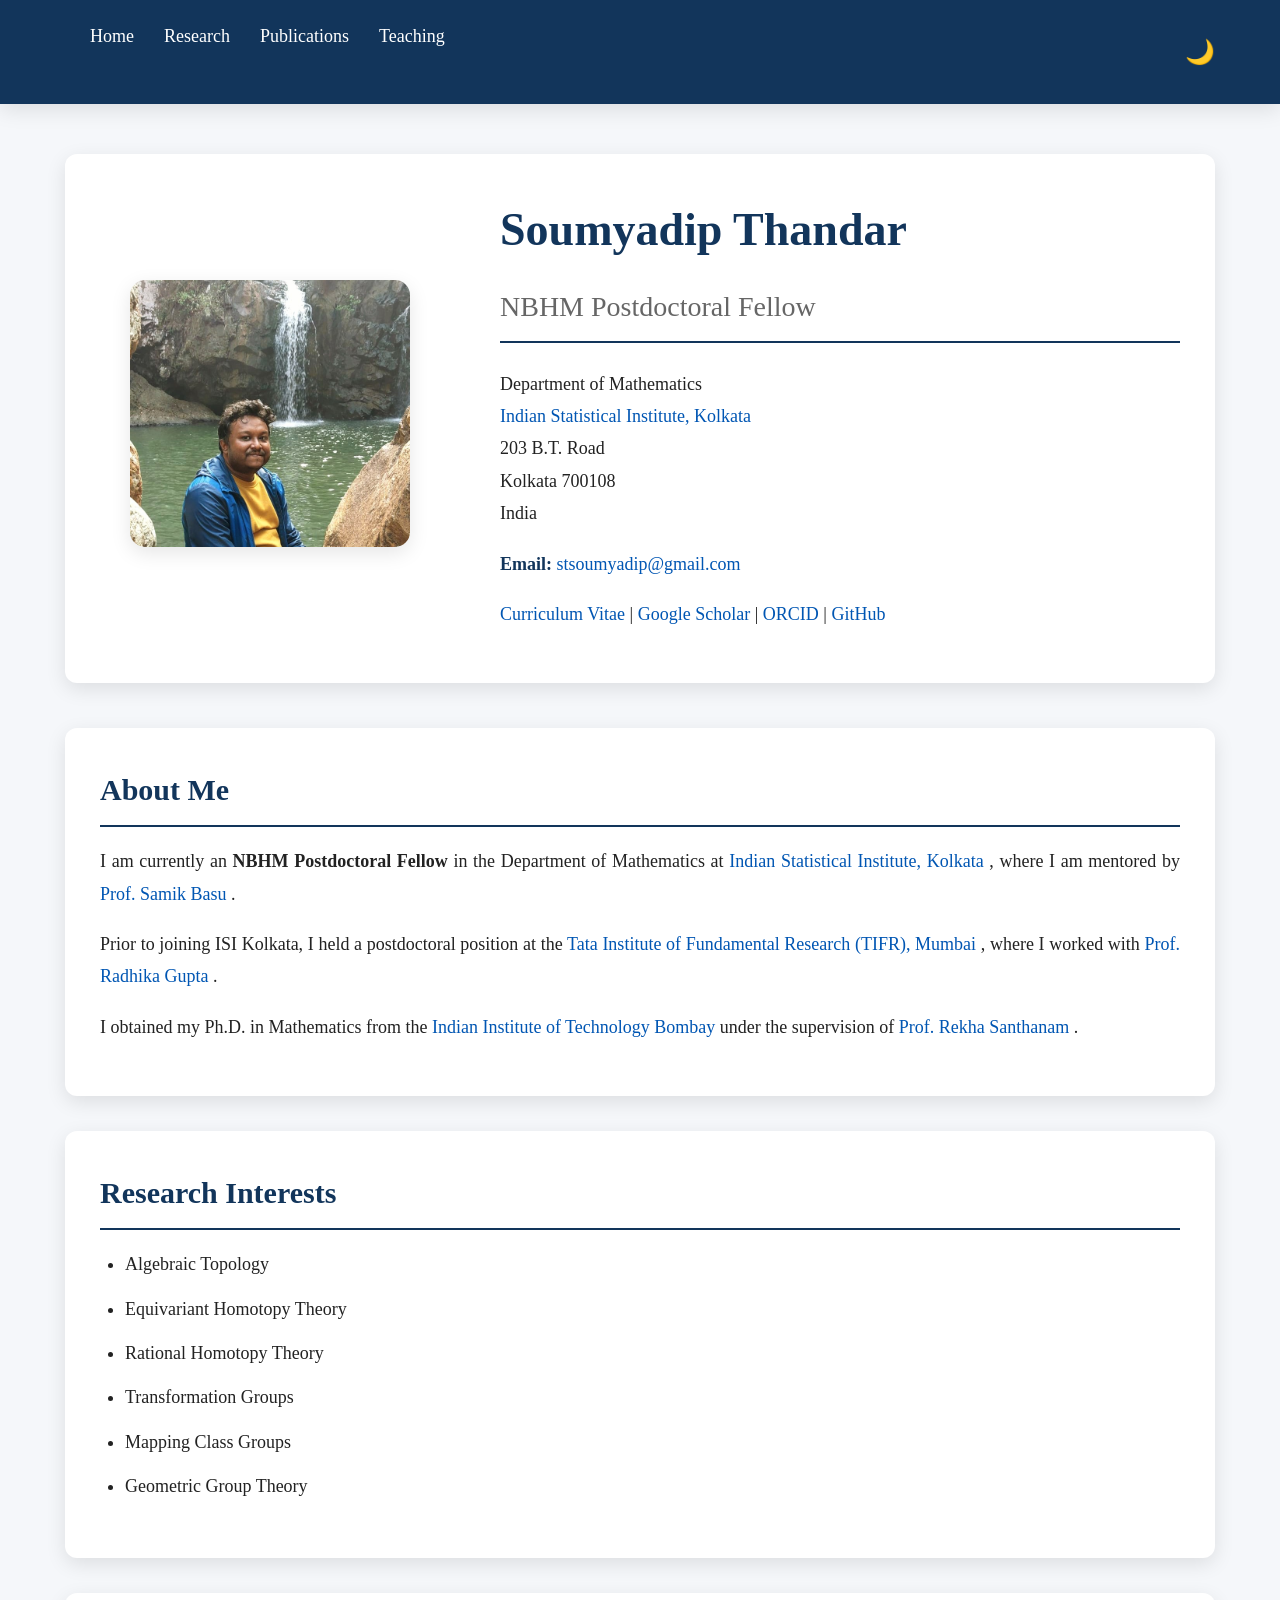
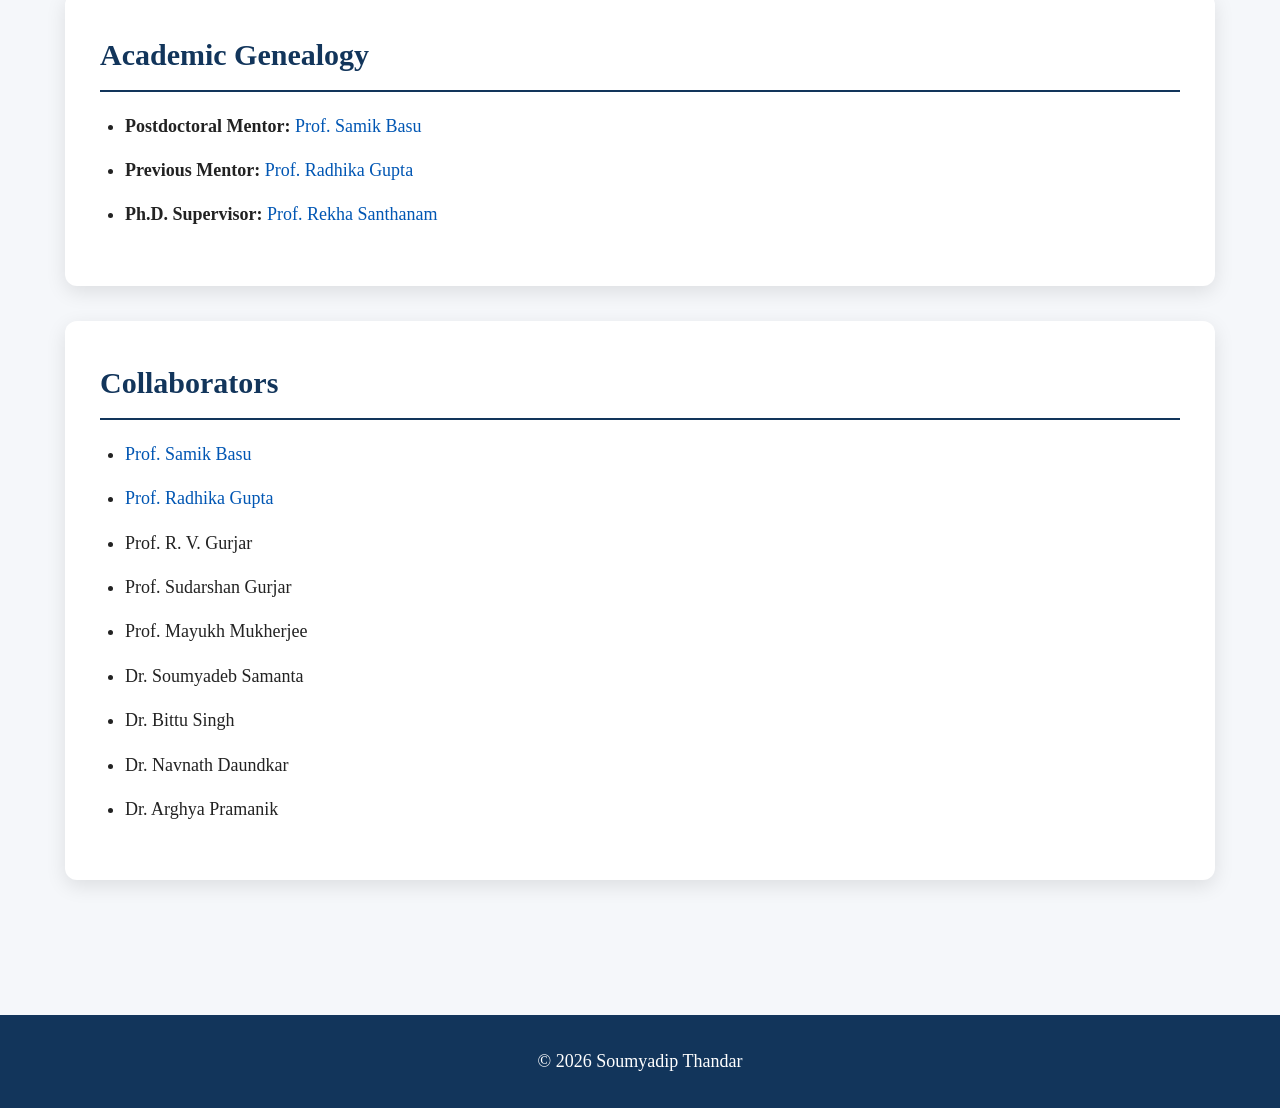
==== index.html @ 90c2ef1e "Update index.html" ====
<!DOCTYPE html>
<html lang="en">

<head>

<meta charset="UTF-8">
<meta name="viewport" content="width=device-width, initial-scale=1.0">

<title>Soumyadip Thandar</title>

<link rel="stylesheet" href="style.css">

</head>

<body>

<header>

<div class="container">

<nav>

<ul>

<li><a href="index.html">Home</a></li>
<li><a href="research.html">Research</a></li>
<li><a href="publications.html">Publications</a></li>
<li><a href="teaching.html">Teaching</a></li>

</ul>
   <!-- ⭐ ADD THIS BUTTON HERE -->
      <button id="theme-toggle">🌙</button>
</nav>

</div>

</header>

<main>

<div class="container">

<section class="hero">

<div class="profile-image">

<img src="profile.jpeg" alt="Soumyadip Thandar">

</div>

<div class="profile-info">

<h1>Soumyadip Thandar</h1>

<h2>NBHM Postdoctoral Fellow</h2>

<p>

Department of Mathematics<br>

<a href="https://www.isical.ac.in" target="_blank">
Indian Statistical Institute, Kolkata
</a><br>

203 B.T. Road<br>

Kolkata 700108<br>

India

</p>

<p>

<strong>Email:</strong>
<a href="mailto:stsoumyadip@gmail.com">
stsoumyadip@gmail.com
</a>

</p>

<p>

<a href="#">Curriculum Vitae</a> |

<a href="#">Google Scholar</a> |

<a href="#">ORCID</a> |

<a href="https://github.com/stsoumyadip-1992math" target="_blank">
GitHub
</a>

</p>

</div>

</section>

<section>

<h2>About Me</h2>

<p>

I am currently an <strong>NBHM Postdoctoral Fellow</strong> in the
Department of Mathematics at
<a href="https://www.isical.ac.in" target="_blank">
Indian Statistical Institute, Kolkata
</a>,
where I am mentored by
<a href="https://isi.irins.org/profile/111494" target="_blank">
Prof. Samik Basu
</a>.

</p>

<p>

Prior to joining ISI Kolkata, I held a postdoctoral position at the
<a href="https://www.tifr.res.in" target="_blank">
Tata Institute of Fundamental Research (TIFR), Mumbai
</a>,
where I worked with
<a href="https://sites.google.com/view/radhikag" target="_blank">
Prof. Radhika Gupta
</a>.

</p>

<p>

I obtained my Ph.D. in Mathematics from the
<a href="https://www.iitb.ac.in" target="_blank">
Indian Institute of Technology Bombay
</a>
under the supervision of
<a href="https://scholar.google.com/citations?user=WRpLYnQAAAAJ&hl=en" target="_blank">
Prof. Rekha Santhanam
</a>.

</p>

</section>

<section>

<h2>Research Interests</h2>

<ul>

<li>Algebraic Topology</li>

<li>Equivariant Homotopy Theory</li>

<li>Rational Homotopy Theory</li>

<li>Transformation Groups</li>

<li>Mapping Class Groups</li>

<li>Geometric Group Theory</li>

</ul>

</section>

<section>

<h2>Academic Genealogy</h2>

<ul>

<li>
<strong>Postdoctoral Mentor:</strong>
<a href="https://isi.irins.org/profile/111494" target="_blank">
Prof. Samik Basu
</a>
</li>

<li>
<strong>Previous Mentor:</strong>
<a href="https://sites.google.com/view/radhikag" target="_blank">
Prof. Radhika Gupta
</a>
</li>

<li>
<strong>Ph.D. Supervisor:</strong>
<a href="https://scholar.google.com/citations?user=WRpLYnQAAAAJ&hl=en" target="_blank">
Prof. Rekha Santhanam
</a>
</li>

</ul>

</section>

<section>

<h2>Collaborators</h2>

<ul>

<li><a href="https://isi.irins.org/profile/111494" target="_blank">Prof. Samik Basu</a></li>

<li><a href="https://sites.google.com/view/radhikag" target="_blank">Prof. Radhika Gupta</a></li>

<li>Prof. R. V. Gurjar</li>

<li>Prof. Sudarshan Gurjar</li>

<li>Prof. Mayukh Mukherjee</li>

<li>Dr. Soumyadeb Samanta</li>

<li>Dr. Bittu Singh</li>

<li>Dr. Navnath Daundkar</li>

<li>Dr. Arghya Pramanik</li>

</ul>

</section>

</div>

</main>

<footer>

<div class="container">

<p>

&copy; 2026 Soumyadip Thandar

</p>

</div>

</footer>
  
<script src="theme.js"></script>
  
</body>

</html>
---- style.css ----
/* =========================================================
   Soumyadip Thandar Academic Website
   Part 1
   ========================================================= */

/* ===========================
   CSS VARIABLES
   =========================== */

:root{

    --primary:#12355B;
    --secondary:#0056b3;
    --accent:#ffd166;

    --background:#f5f7fa;
    --surface:#ffffff;

    --text:#222222;
    --text-light:#666666;

    --border:#dddddd;

    --shadow:0 6px 20px rgba(0,0,0,.10);

    --transition:.3s ease;

}

.dark{

    --primary:#0f172a;
    --secondary:#60a5fa;
    --accent:#facc15;

    --background:#111827;
    --surface:#1f2937;

    --text:#f3f4f6;
    --text-light:#d1d5db;

    --border:#374151;

    --shadow:0 8px 25px rgba(0,0,0,.45);

}

/* ===========================
   RESET
   =========================== */

*{

    margin:0;
    padding:0;
    box-sizing:border-box;

}

html{

    scroll-behavior:smooth;

}

body{

    background:var(--background);

    color:var(--text);

    font-family:Georgia,"Times New Roman",serif;

    font-size:18px;

    line-height:1.8;

    transition:background var(--transition),
               color var(--transition);

}

/* ===========================
   CONTAINER
   =========================== */

.container{

    width:90%;

    max-width:1150px;

    margin:auto;

}

/* ===========================
   LINKS
   =========================== */

a{

    color:var(--secondary);

    text-decoration:none;

    transition:var(--transition);

}

a:hover{

    color:#d62828;

    text-decoration:underline;

}

/* ===========================
   HEADER
   =========================== */

header{

    background:var(--primary);

    position:sticky;

    top:0;

    z-index:1000;

    box-shadow:var(--shadow);

}

/* ===========================
   NAVIGATION
   =========================== */

nav{

    display:flex;

    justify-content:space-between;

    align-items:center;

    min-height:70px;

}

nav ul{

    display:flex;

    list-style:none;

}

nav li{

    margin-right:30px;

}

nav li:last-child{

    margin-right:0;

}

nav a{

    color:white;

    font-size:18px;

    padding:20px 0;

    display:block;

    transition:var(--transition);

}

nav a:hover{

    color:var(--accent);

    text-decoration:none;

}

nav a.active{

    color:var(--accent);

    font-weight:bold;

}

/* ===========================
   THEME BUTTON
   =========================== */

#theme-toggle{

    background:none;

    border:none;

    color:white;

    cursor:pointer;

    font-size:24px;

    transition:var(--transition);

}

#theme-toggle:hover{

    transform:scale(1.15);

}

/* ===========================
   MAIN
   =========================== */

main{

    padding:50px 0;

}

/* ===========================
   HERO
   =========================== */

.hero{

    display:flex;

    gap:60px;

    align-items:center;

    margin-bottom:45px;

}

.profile-image{

    flex:1;

    text-align:center;

}

.profile-image img{

    width:280px;

    border-radius:15px;

    box-shadow:var(--shadow);

    transition:var(--transition);

}

.profile-image img:hover{

    transform:scale(1.03);

}

.profile-info{

    flex:2;

}

.profile-info h1{

    color:var(--primary);

    font-size:46px;

    margin-bottom:10px;

}

.profile-info h2{

    color:var(--text-light);

    font-size:28px;

    font-weight:normal;

    margin-bottom:25px;

}

.profile-info p{

    margin-bottom:18px;

}

/* ===========================
   CONTACT LINKS
   =========================== */

.profile-info strong{

    color:var(--primary);

} 
/* =========================================================
   Soumyadip Thandar Academic Website
   Part 2
   ========================================================= */

/* ===========================
   SECTIONS
   =========================== */

section{

    background:var(--surface);

    padding:35px;

    margin-bottom:35px;

    border-radius:12px;

    box-shadow:var(--shadow);

    transition:var(--transition);

}

section:hover{

    transform:translateY(-3px);

}

section h1{

    color:var(--primary);

    margin-bottom:20px;

    font-size:36px;

}

section h2{

    color:var(--primary);

    font-size:30px;

    margin-bottom:18px;

    border-bottom:2px solid var(--primary);

    padding-bottom:8px;

}

section h3{

    color:var(--primary);

    margin-top:18px;

    margin-bottom:10px;

    font-size:24px;

}

section p{

    text-align:justify;

    margin-bottom:18px;

}

/* ===========================
   LISTS
   =========================== */

ul{

    margin-left:25px;

    margin-bottom:20px;

}

ol{

    margin-left:30px;

    margin-bottom:20px;

}

li{

    margin-bottom:12px;

}

/* ===========================
   PUBLICATIONS
   =========================== */

.publication{

    margin-bottom:35px;

    padding-bottom:25px;

    border-bottom:1px solid var(--border);

}

.publication:last-child{

    border-bottom:none;

}

.publication-title{

    font-weight:bold;

    font-size:21px;

    color:var(--primary);

}

.publication-authors{

    margin-top:6px;

    color:var(--text);

}

.publication-journal{

    margin-top:5px;

    font-style:italic;

    color:var(--text-light);

}

.publication-links{

    margin-top:10px;

}

.publication-links a{

    display:inline-block;

    margin-right:12px;

    padding:6px 14px;

    border-radius:6px;

    background:var(--primary);

    color:white;

    font-size:15px;

}

.publication-links a:hover{

    background:var(--secondary);

    text-decoration:none;

}

/* ===========================
   TEACHING
   =========================== */

.course{

    background:rgba(0,0,0,.02);

    padding:20px;

    margin-bottom:20px;

    border-left:5px solid var(--primary);

    border-radius:8px;

}

.dark .course{

    background:rgba(255,255,255,.05);

}

.course h3{

    margin-top:0;

}

.course ul{

    margin-top:10px;

}

.course li{

    margin-bottom:8px;

}

/* ===========================
   RESEARCH AREAS
   =========================== */

.research-list{

    display:grid;

    grid-template-columns:repeat(auto-fit,minmax(250px,1fr));

    gap:18px;

}

.research-item{

    background:var(--surface);

    padding:20px;

    border-radius:10px;

    box-shadow:var(--shadow);

    text-align:center;

    transition:var(--transition);

}

.research-item:hover{

    transform:translateY(-5px);

}

/* ===========================
   TABLES
   =========================== */

table{

    width:100%;

    border-collapse:collapse;

    margin-top:20px;

    margin-bottom:30px;

}

th{

    background:var(--primary);

    color:white;

    padding:14px;

    text-align:left;

}

td{

    padding:14px;

    border:1px solid var(--border);

}

tr:nth-child(even){

    background:rgba(0,0,0,.03);

}

.dark tr:nth-child(even){

    background:rgba(255,255,255,.04);

}

/* ===========================
   BUTTONS
   =========================== */

.button{

    display:inline-block;

    background:var(--primary);

    color:white;

    padding:10px 20px;

    border-radius:8px;

    transition:var(--transition);

}

.button:hover{

    background:var(--secondary);

    text-decoration:none;

}

/* ===========================
   BLOCKQUOTE
   =========================== */

blockquote{

    border-left:5px solid var(--primary);

    padding-left:20px;

    margin:25px 0;

    font-style:italic;

    color:var(--text-light);

}

/* ===========================
   CODE
   =========================== */

code{

    background:#eeeeee;

    padding:2px 5px;

    border-radius:4px;

    font-size:16px;

}

.dark code{

    background:#374151;

}

/* ===========================
   HORIZONTAL RULE
   =========================== */

hr{

    border:none;

    border-top:1px solid var(--border);

    margin:40px 0;

}

/* ===========================
   IMAGES
   =========================== */

img{

    max-width:100%;

    height:auto;

} 
/* =========================================================
   Soumyadip Thandar Academic Website
   Part 3
   ========================================================= */

/* ===========================
   FOOTER
   =========================== */

footer{

    background:var(--primary);

    color:white;

    text-align:center;

    padding:30px 0;

    margin-top:50px;

}

footer p{

    margin:0;

    text-align:center;

}

/* ===========================
   FORM ELEMENTS
   =========================== */

input,
textarea,
select{

    width:100%;

    padding:12px;

    border:1px solid var(--border);

    border-radius:6px;

    background:var(--surface);

    color:var(--text);

    font-family:inherit;

    font-size:17px;

    transition:var(--transition);

}

input:focus,
textarea:focus,
select:focus{

    outline:none;

    border-color:var(--secondary);

}

/* ===========================
   SMALL TEXT
   =========================== */

small{

    color:var(--text-light);

}

/* ===========================
   BADGES
   =========================== */

.badge{

    display:inline-block;

    background:var(--primary);

    color:white;

    padding:4px 10px;

    border-radius:15px;

    font-size:14px;

    margin-right:8px;

}

/* ===========================
   CARDS
   =========================== */

.card{

    background:var(--surface);

    border-radius:12px;

    padding:25px;

    margin-bottom:25px;

    box-shadow:var(--shadow);

    transition:var(--transition);

}

.card:hover{

    transform:translateY(-4px);

}

/* ===========================
   FLEX UTILITIES
   =========================== */

.flex{

    display:flex;

    gap:20px;

}

.flex-center{

    display:flex;

    justify-content:center;

    align-items:center;

}

/* ===========================
   TEXT UTILITIES
   =========================== */

.text-center{

    text-align:center;

}

.text-right{

    text-align:right;

}

.text-left{

    text-align:left;

}

/* ===========================
   SPACING UTILITIES
   =========================== */

.mt-1{margin-top:10px;}
.mt-2{margin-top:20px;}
.mt-3{margin-top:30px;}
.mt-4{margin-top:40px;}

.mb-1{margin-bottom:10px;}
.mb-2{margin-bottom:20px;}
.mb-3{margin-bottom:30px;}
.mb-4{margin-bottom:40px;}

/* ===========================
   ANIMATIONS
   =========================== */

.fade-in{

    animation:fadeIn .8s ease;

}

@keyframes fadeIn{

    from{

        opacity:0;

        transform:translateY(15px);

    }

    to{

        opacity:1;

        transform:translateY(0);

    }

}

/* ===========================
   SELECTION
   =========================== */

::selection{

    background:var(--accent);

    color:black;

}

/* ===========================
   SCROLLBAR
   =========================== */

::-webkit-scrollbar{

    width:10px;

}

::-webkit-scrollbar-track{

    background:var(--background);

}

::-webkit-scrollbar-thumb{

    background:var(--primary);

    border-radius:10px;

}

::-webkit-scrollbar-thumb:hover{

    background:var(--secondary);

}

/* ===========================
   RESPONSIVE DESIGN
   =========================== */

@media (max-width:1000px){

.hero{

    flex-direction:column;

    text-align:center;

}

.profile-info{

    text-align:center;

}

.profile-info h1{

    font-size:38px;

}

.profile-info h2{

    font-size:24px;

}

nav{

    flex-direction:column;

    padding:15px 0;

}

nav ul{

    flex-direction:column;

    align-items:center;

}

nav li{

    margin:10px 0;

}

#theme-toggle{

    margin-top:15px;

}

.research-list{

    grid-template-columns:1fr;

}

.flex{

    flex-direction:column;

}

}

@media (max-width:700px){

.container{

    width:95%;

}

body{

    font-size:17px;

}

section{

    padding:25px;

}

.profile-image img{

    width:220px;

}

.profile-info h1{

    font-size:30px;

}

.profile-info h2{

    font-size:20px;

}

section h2{

    font-size:26px;

}

section h3{

    font-size:21px;

}

}

/* ===========================
   PRINT
   =========================== */

@media print{

header,
footer,
#theme-toggle{

    display:none;

}

body{

    background:white;

    color:black;

}

section{

    box-shadow:none;

    border:none;

}

a{

    color:black;

    text-decoration:none;

}

}

/* ===========================
   END OF FILE
   =========================== */
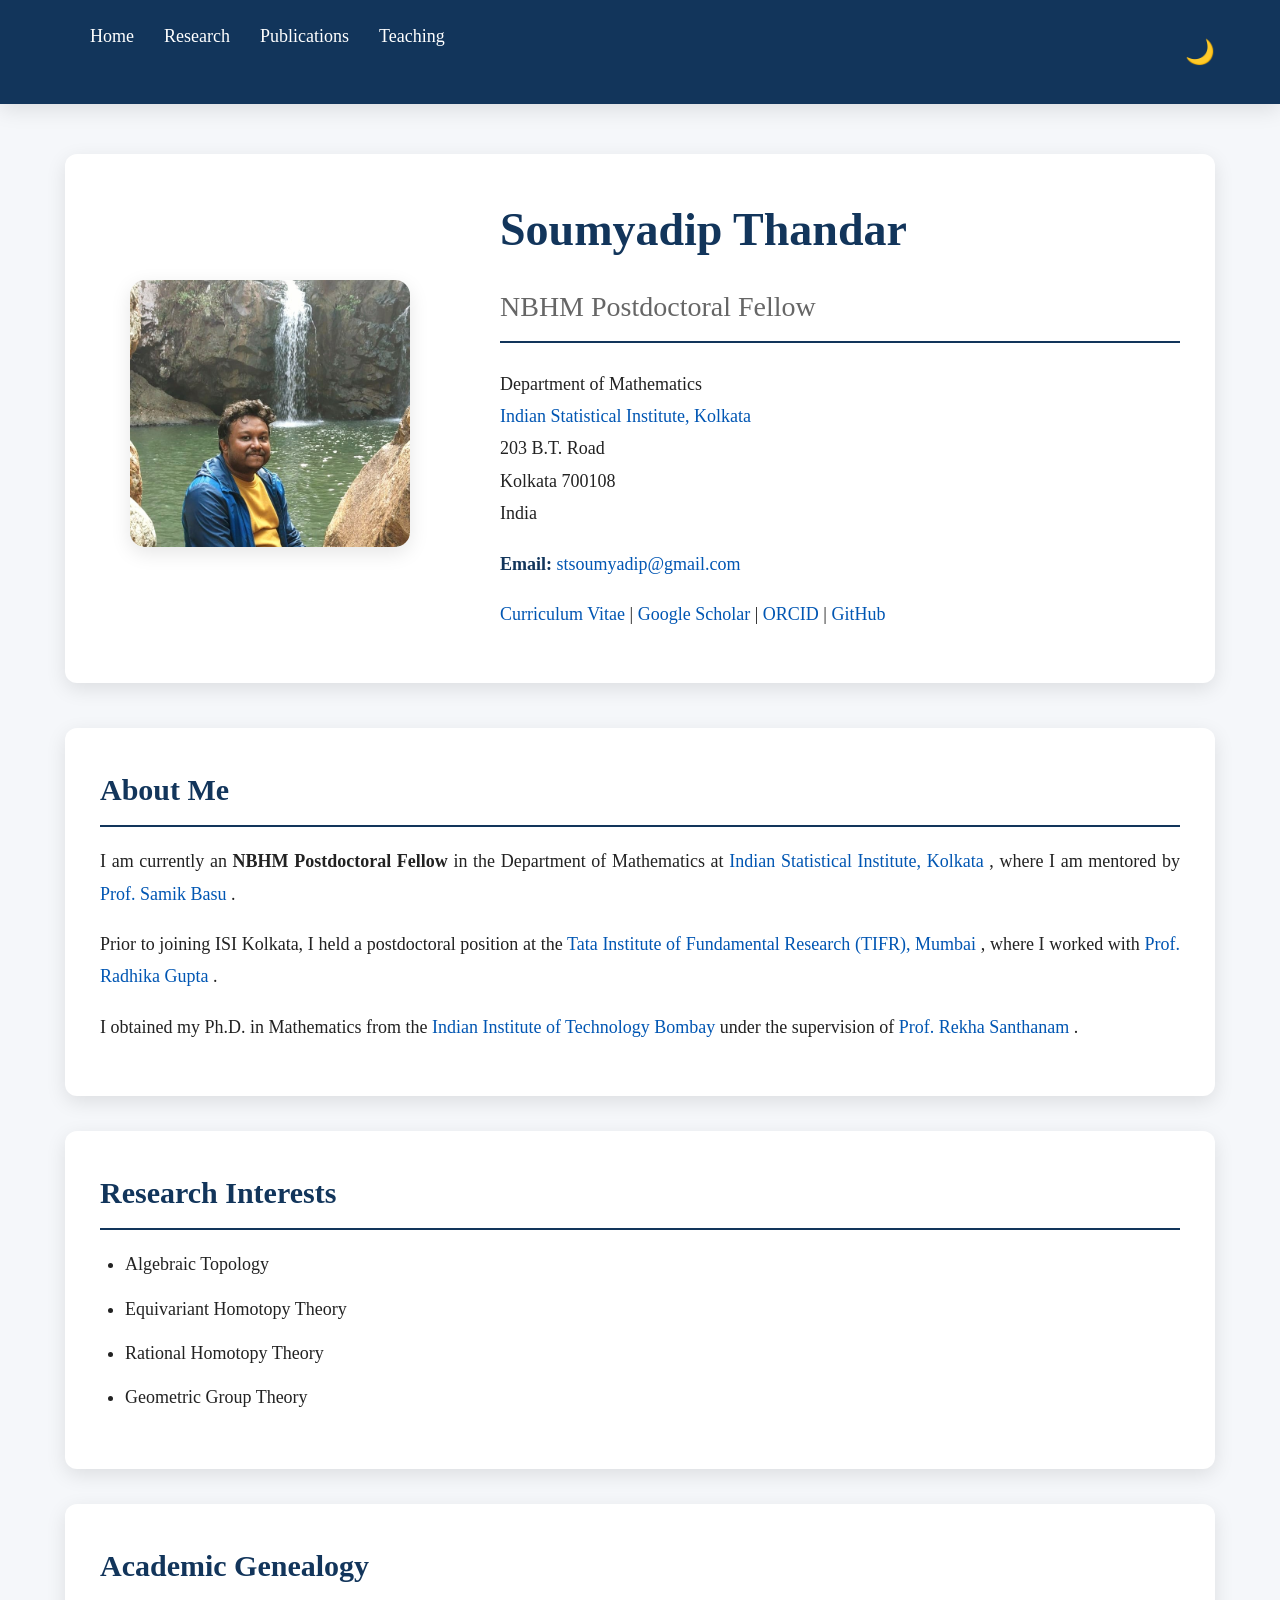
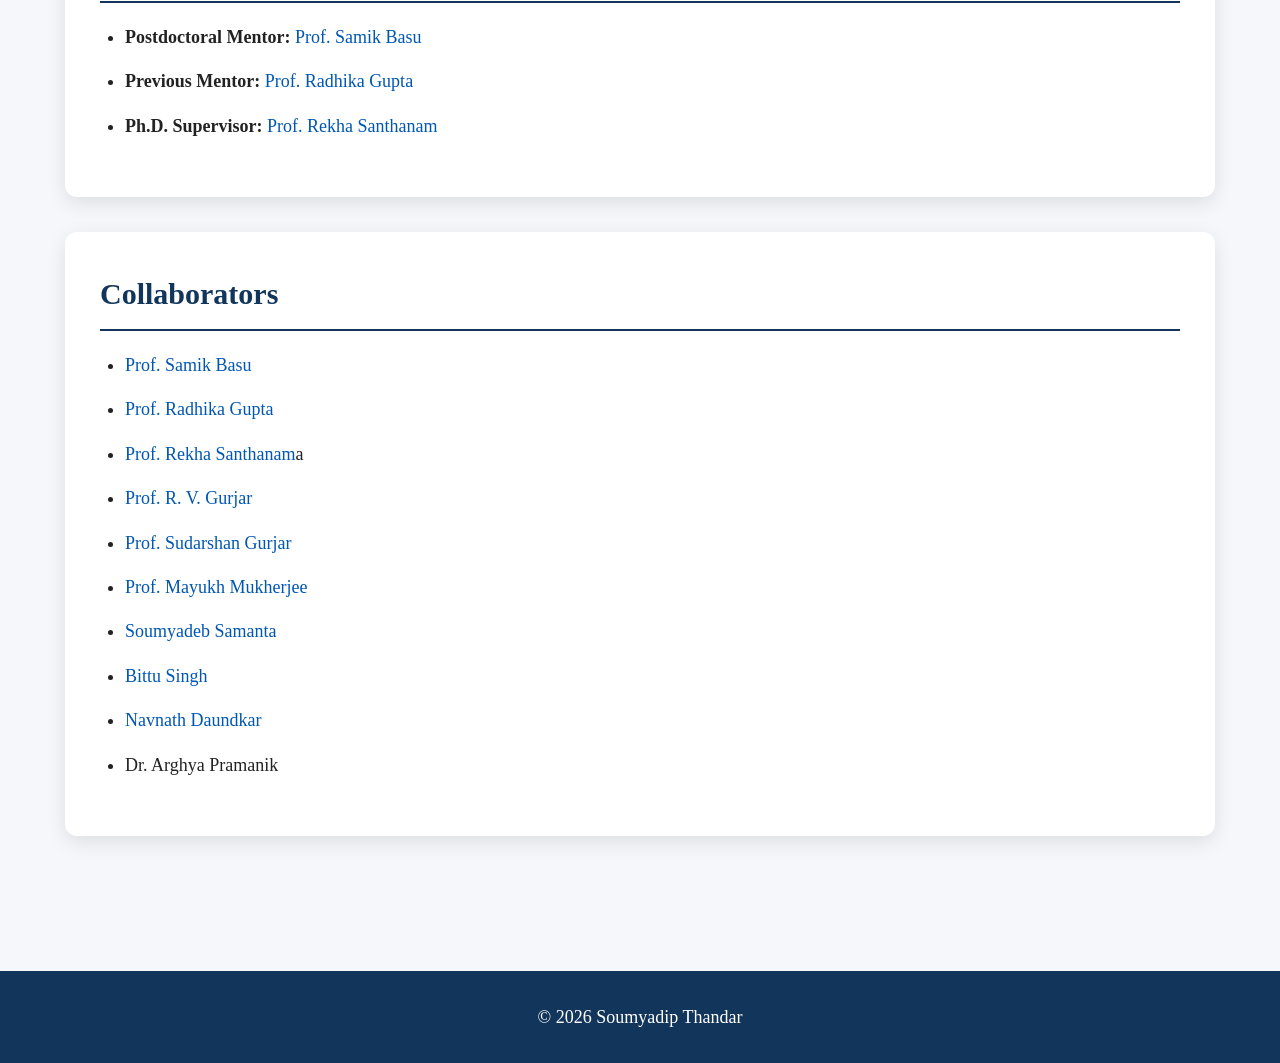
==== commit b1ebe551: "Update index.html" ====
--- a/index.html
+++ b/index.html
@@ -155,10 +155,6 @@
 
 <li>Rational Homotopy Theory</li>
 
-<li>Transformation Groups</li>
-
-<li>Mapping Class Groups</li>
-
 <li>Geometric Group Theory</li>
 
 </ul>
@@ -205,18 +201,19 @@
 <li><a href="https://isi.irins.org/profile/111494" target="_blank">Prof. Samik Basu</a></li>
 
 <li><a href="https://sites.google.com/view/radhikag" target="_blank">Prof. Radhika Gupta</a></li>
-
-<li>Prof. R. V. Gurjar</li>
-
-<li>Prof. Sudarshan Gurjar</li>
-
-<li>Prof. Mayukh Mukherjee</li>
-
-<li>Dr. Soumyadeb Samanta</li>
-
-<li>Dr. Bittu Singh</li>
-
-<li>Dr. Navnath Daundkar</li>
+<li><a href="https://scholar.google.com/citations?user=WRpLYnQAAAAJ&hl=en" target="_blank">Prof. Rekha Santhanam</a>a
+</li>
+<li><a href="https://www.genealogy.math.ndsu.nodak.edu/id.php?id=84430&fChrono=1" target="_blank">Prof. R. V. Gurjar</a></li>
+
+<li><a href="https://www.math.iitb.ac.in/~sgurjar/" target="_blank">Prof. Sudarshan Gurjar</a></li>
+
+<li><a href="https://scholar.google.com/citations?user=9xDDOHAAAAAJ&hl=en" target="_blank">Prof. Mayukh Mukherjee</a></li>
+
+<li><a href="https://arxiv.org/abs/2405.07688" target="_blank">Soumyadeb Samanta</li>
+
+<li><a href="https://scholar.google.com/citations?user=enCkS9cAAAAJ&hl=en" target="_blank">Bittu Singh</a></li>
+
+<li><a href="https://scholar.google.com/citations?user=IiHduRgAAAAJ&hl=en" target="_blank">Navnath Daundkar</a></li>
 
 <li>Dr. Arghya Pramanik</li>
 
--- a/style.css
+++ b/style.css
@@ -1019,17 +1019,17 @@
 }
 
 nav ul{
-
-    flex-direction:column;
-
-    align-items:center;
-
+    flex-direction: row;
+    overflow-x: auto;
+    white-space: nowrap;
+    justify-content: flex-start;
+    width: 100%;
+    padding: 10px 0;
 }
 
 nav li{
-
-    margin:10px 0;
-
+    margin: 0 12px;
+    flex-shrink: 0;
 }
 
 #theme-toggle{
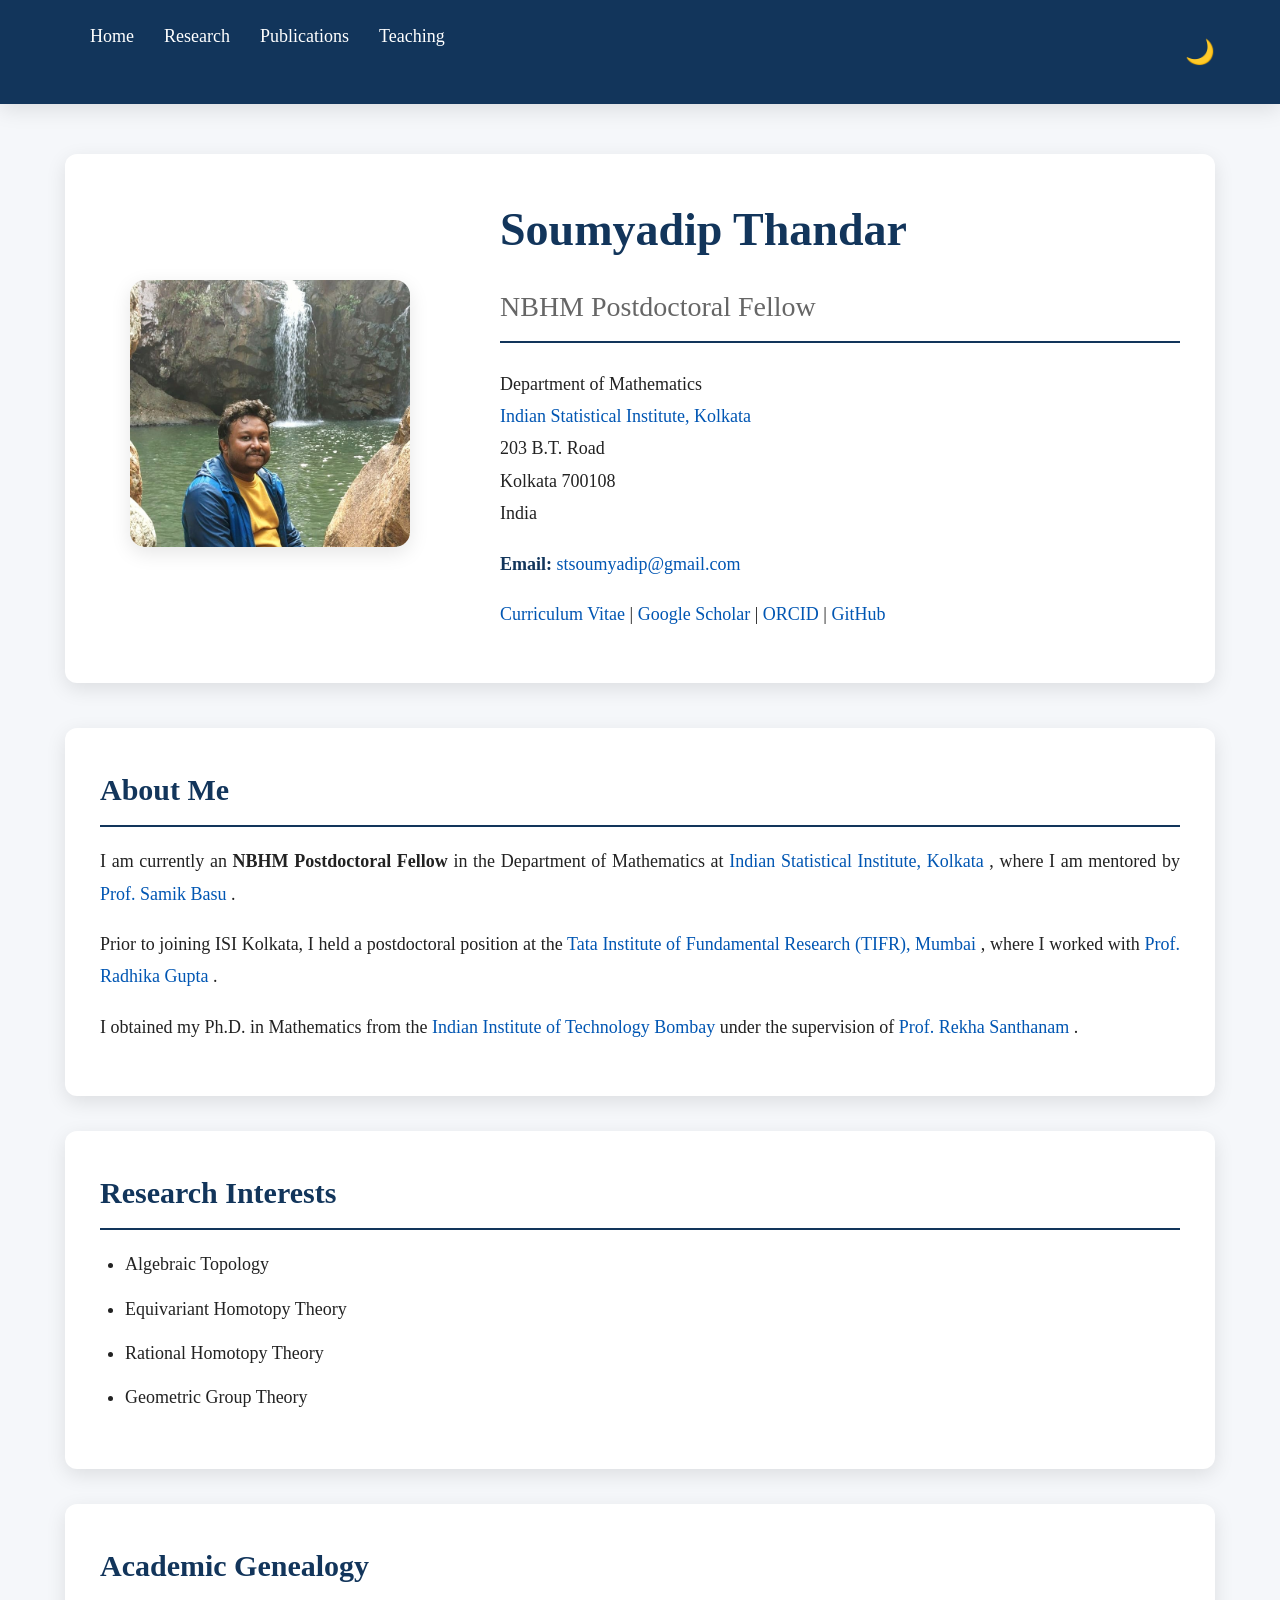
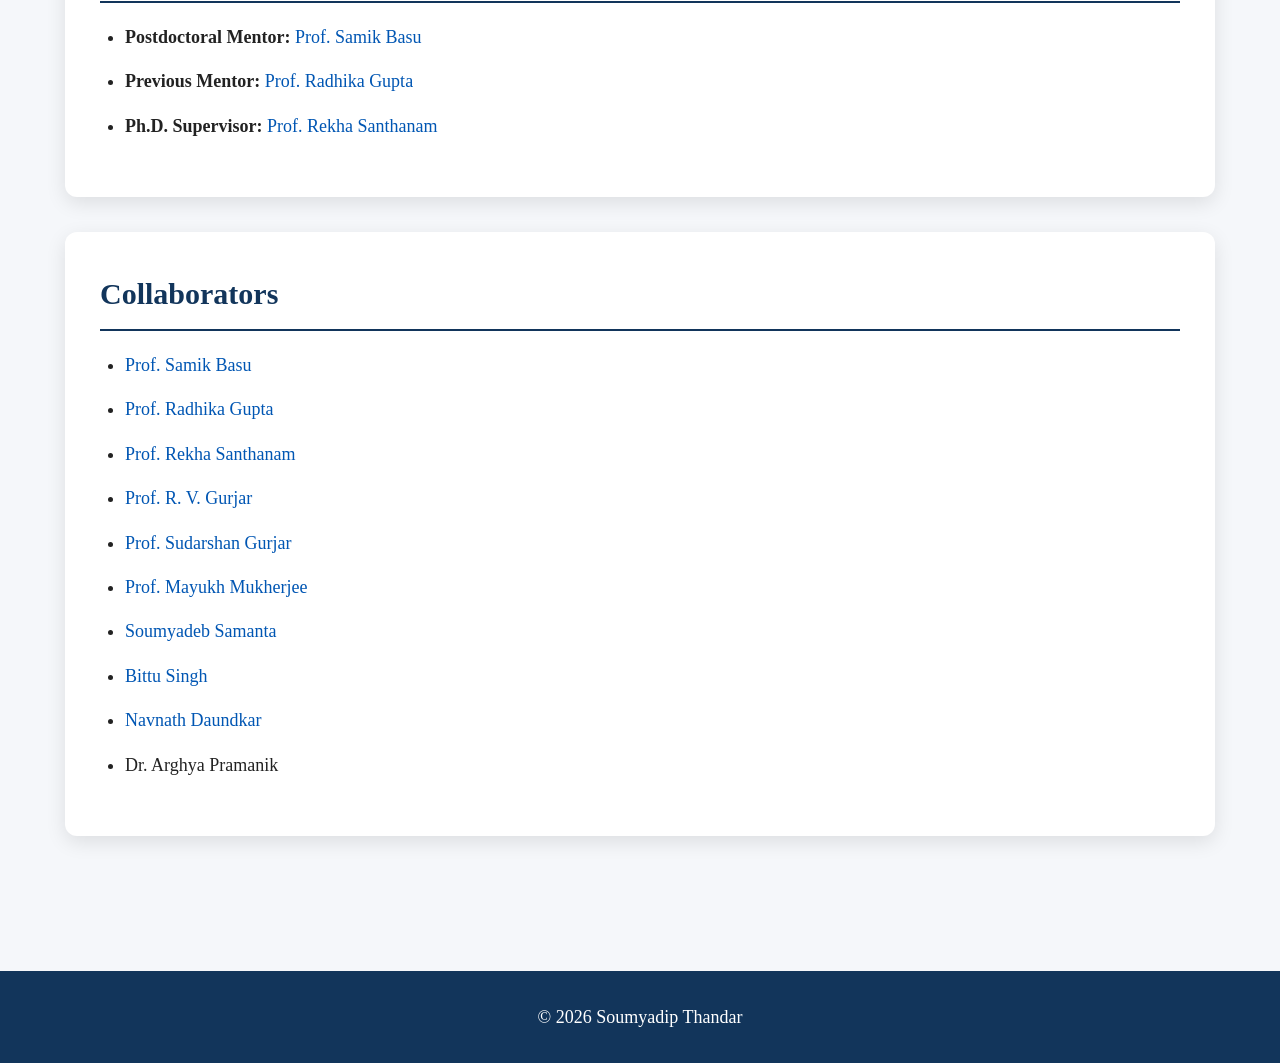
==== commit a9fd59db: "Update index.html" ====
--- a/index.html
+++ b/index.html
@@ -83,9 +83,9 @@
 
 <a href="#">Curriculum Vitae</a> |
 
-<a href="#">Google Scholar</a> |
-
-<a href="#">ORCID</a> |
+<a href="https://scholar.google.com/citations?user=maaU2tEAAAAJ&hl=en">Google Scholar</a> |
+
+<a href="https://orcid.org/0000-0003-2064-8771" target="_blank">ORCID</a> |
 
 <a href="https://github.com/stsoumyadip-1992math" target="_blank">
 GitHub
@@ -201,7 +201,7 @@
 <li><a href="https://isi.irins.org/profile/111494" target="_blank">Prof. Samik Basu</a></li>
 
 <li><a href="https://sites.google.com/view/radhikag" target="_blank">Prof. Radhika Gupta</a></li>
-<li><a href="https://scholar.google.com/citations?user=WRpLYnQAAAAJ&hl=en" target="_blank">Prof. Rekha Santhanam</a>a
+<li><a href="https://scholar.google.com/citations?user=WRpLYnQAAAAJ&hl=en" target="_blank">Prof. Rekha Santhanam</a>
 </li>
 <li><a href="https://www.genealogy.math.ndsu.nodak.edu/id.php?id=84430&fChrono=1" target="_blank">Prof. R. V. Gurjar</a></li>
 
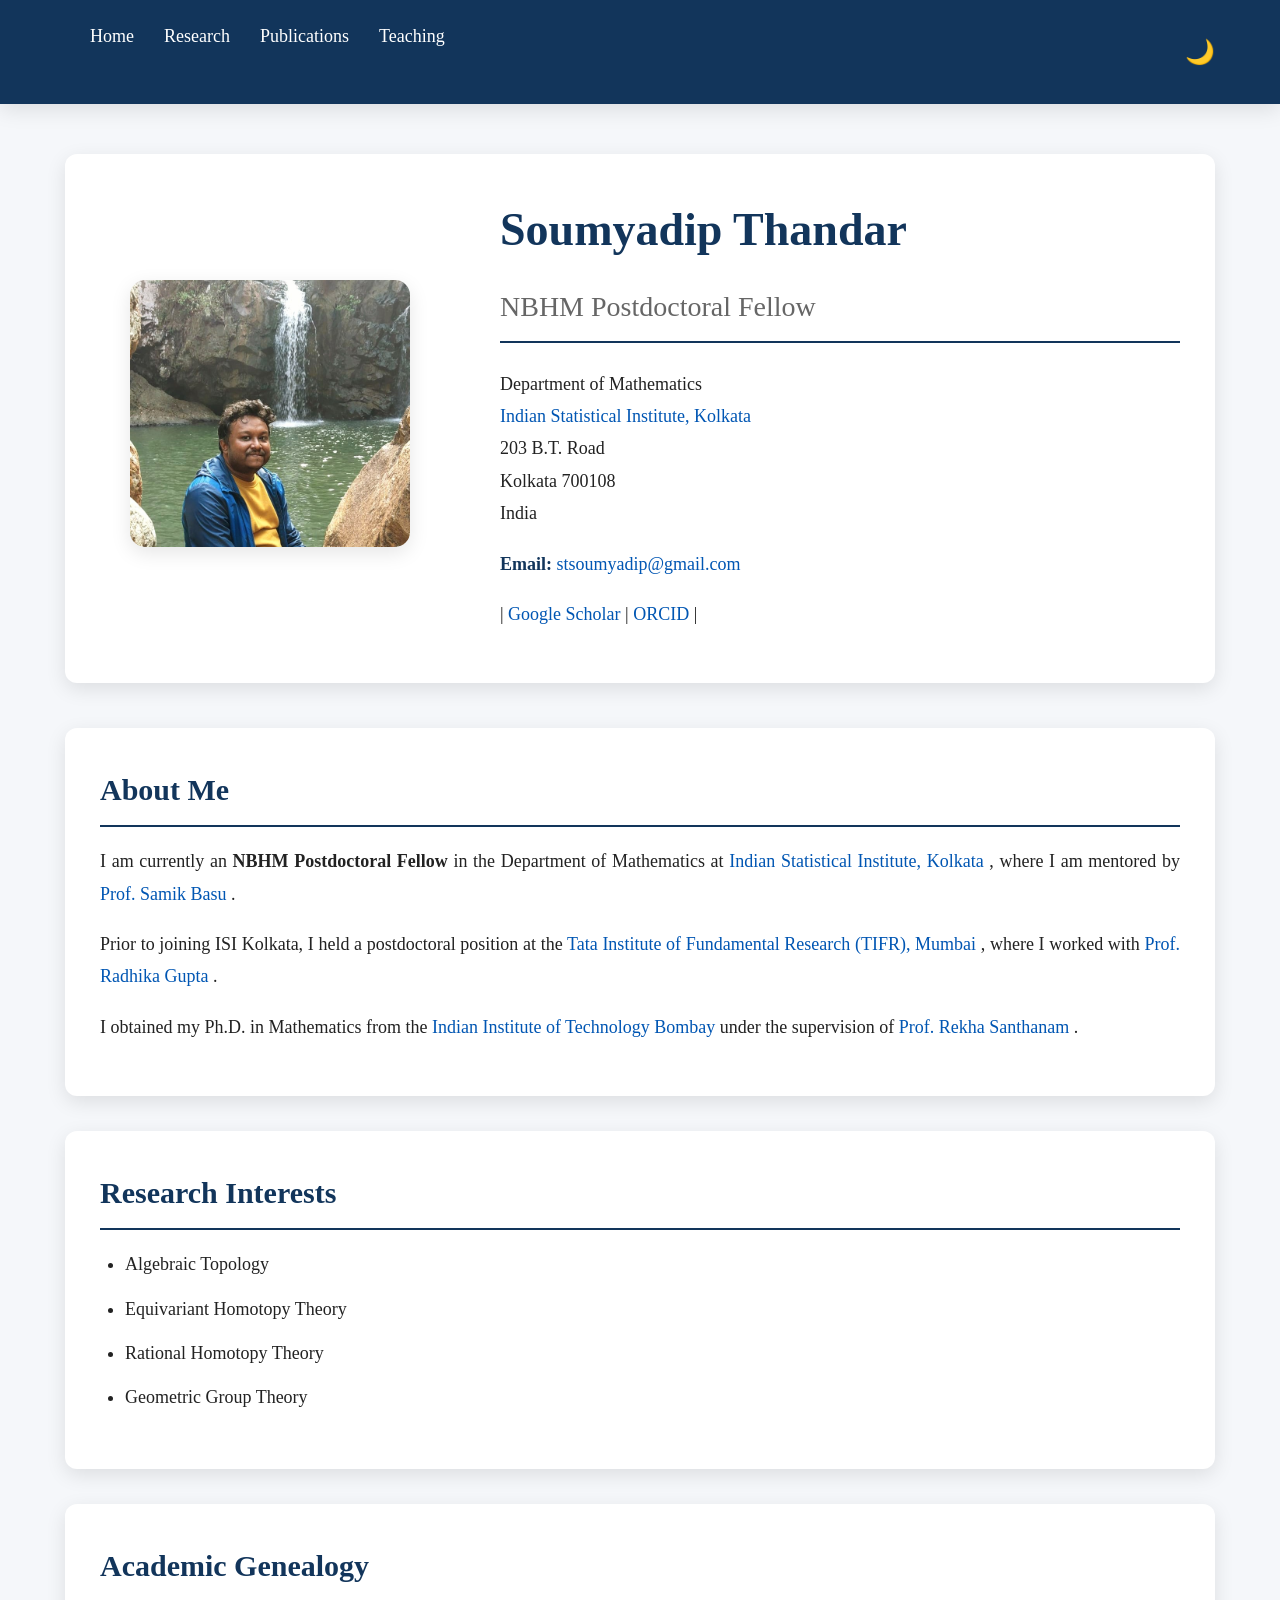
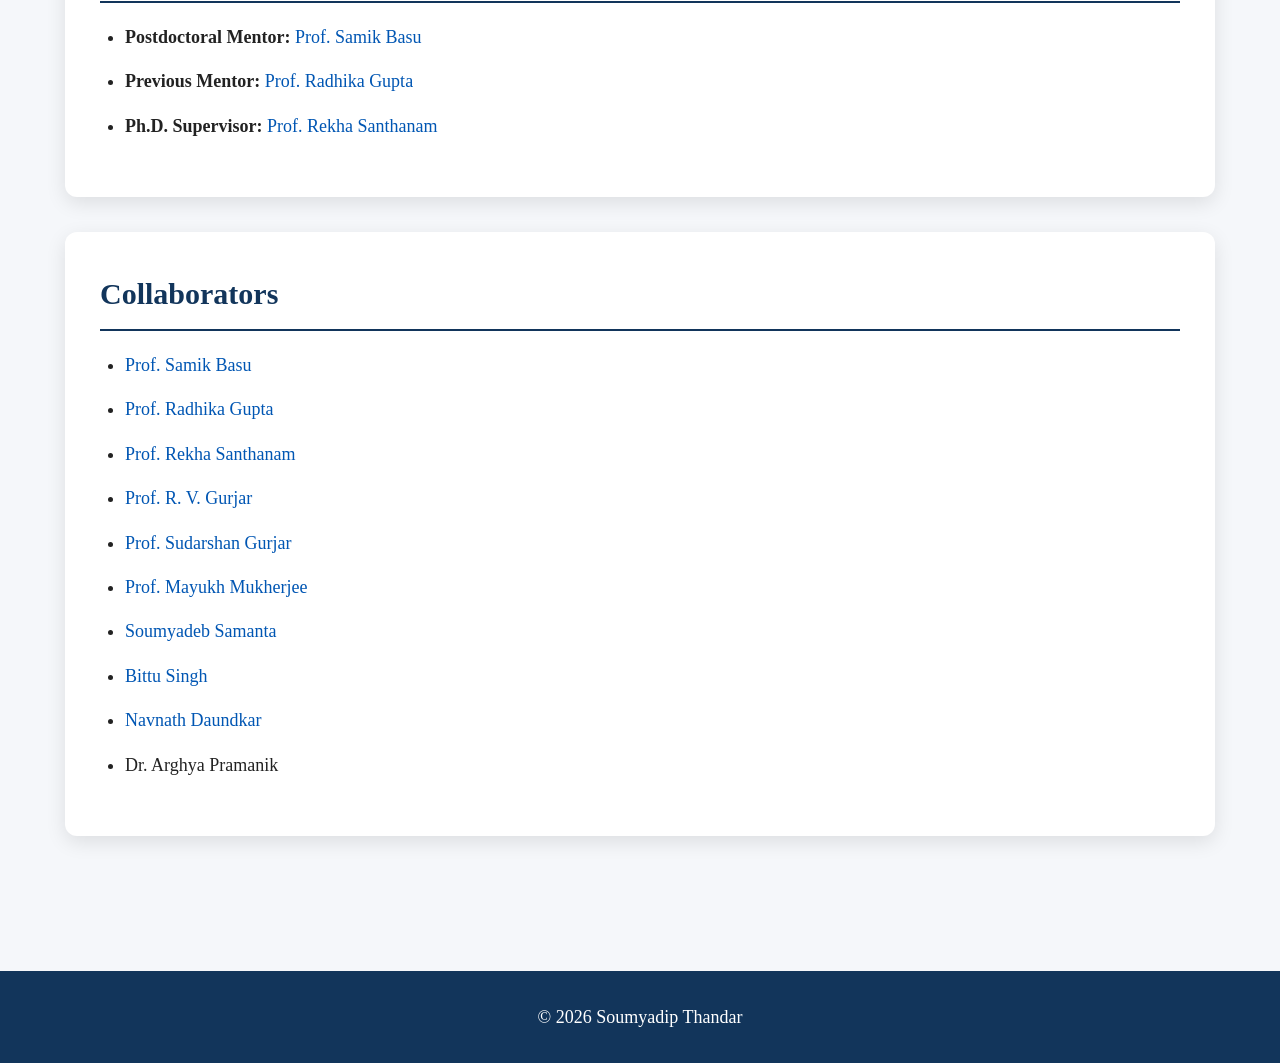
==== commit c5ff4d2e: "Update index.html" ====
--- a/index.html
+++ b/index.html
@@ -80,16 +80,11 @@
 </p>
 
 <p>
-
-<a href="#">Curriculum Vitae</a> |
+ |
 
 <a href="https://scholar.google.com/citations?user=maaU2tEAAAAJ&hl=en">Google Scholar</a> |
 
 <a href="https://orcid.org/0000-0003-2064-8771" target="_blank">ORCID</a> |
-
-<a href="https://github.com/stsoumyadip-1992math" target="_blank">
-GitHub
-</a>
 
 </p>
 
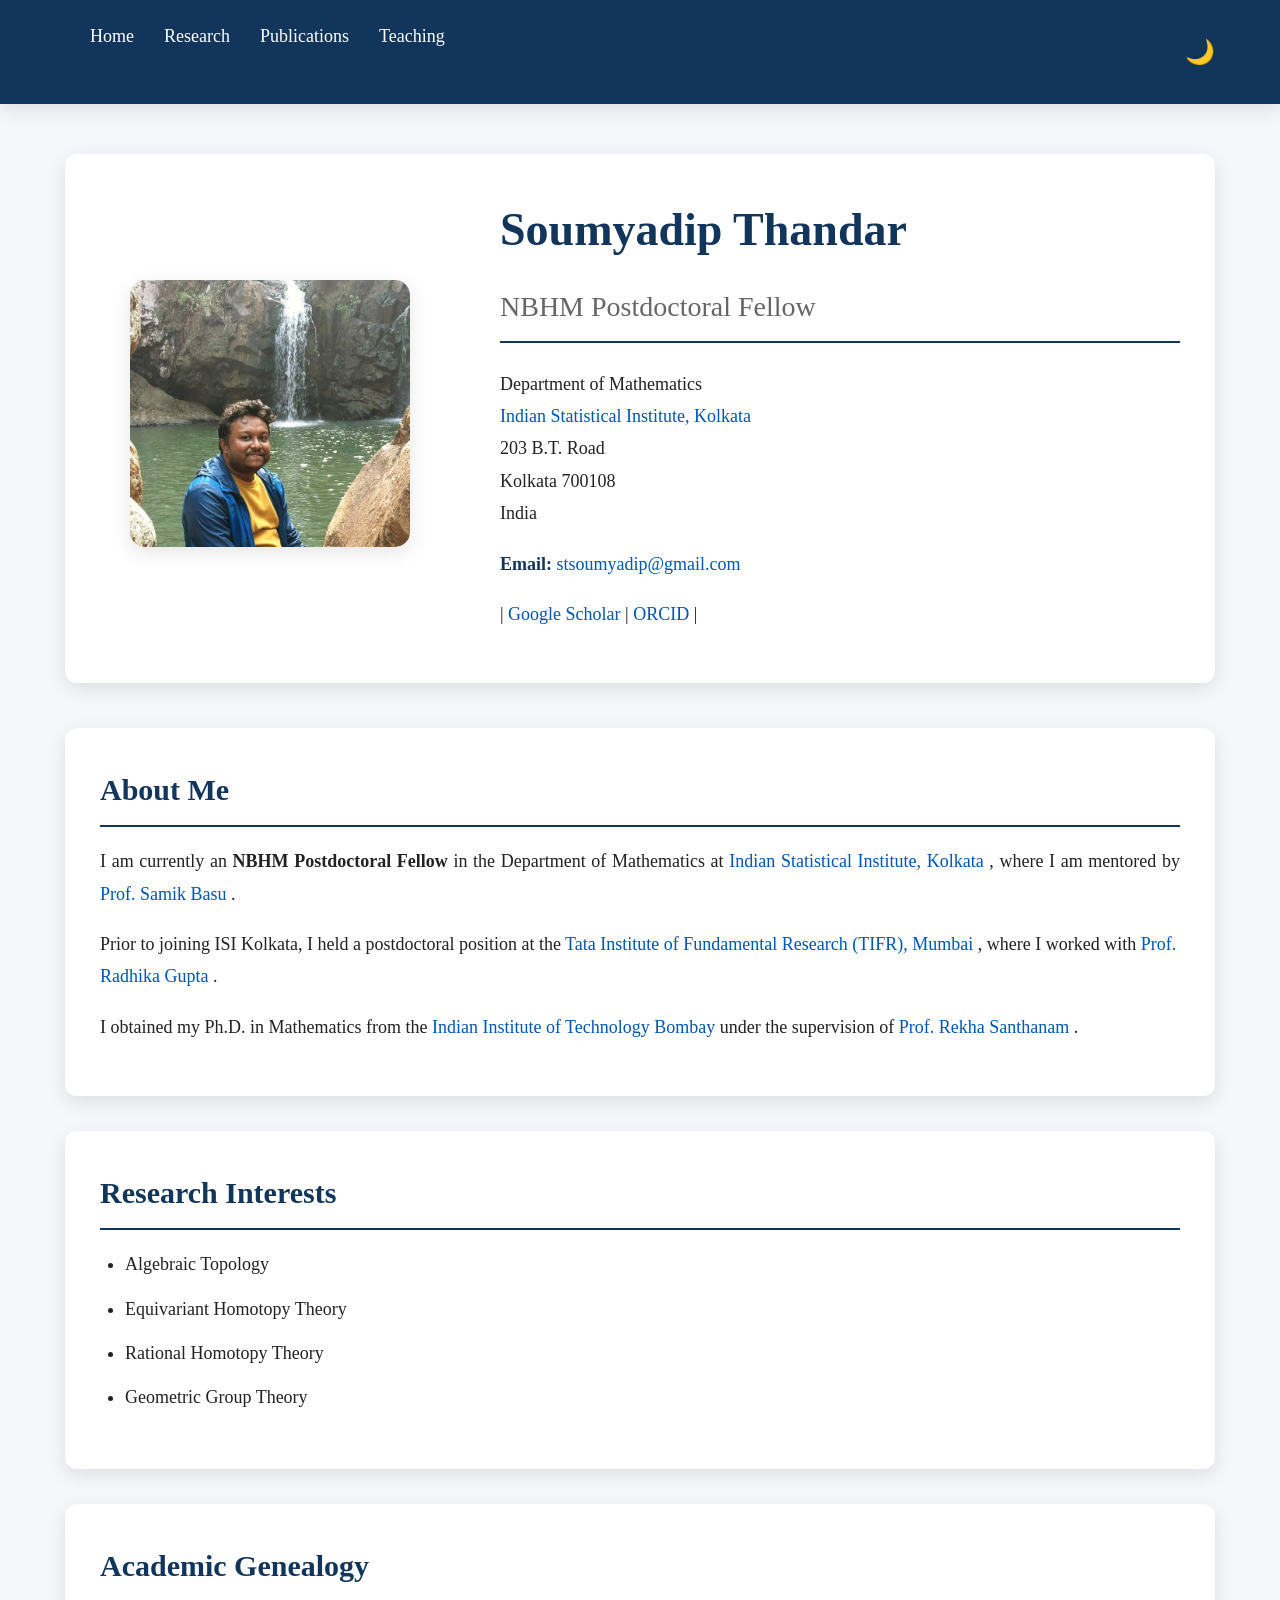
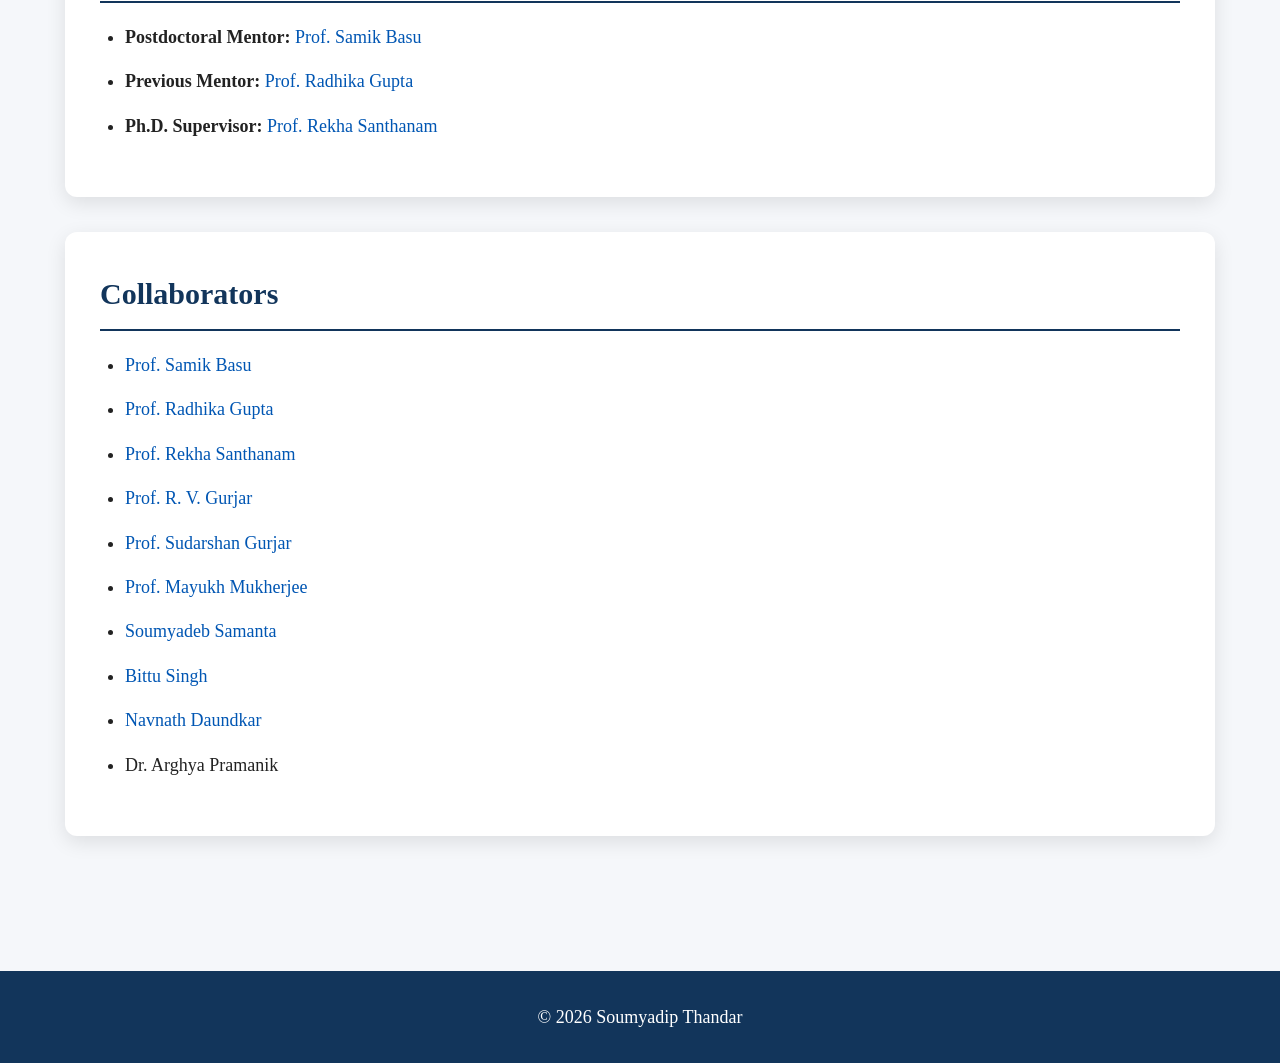
==== commit baffb7c2: "Update index.html" ====
--- a/index.html
+++ b/index.html
@@ -110,7 +110,6 @@
 
 </p>
 
-<p>
 
 Prior to joining ISI Kolkata, I held a postdoctoral position at the
 <a href="https://www.tifr.res.in" target="_blank">
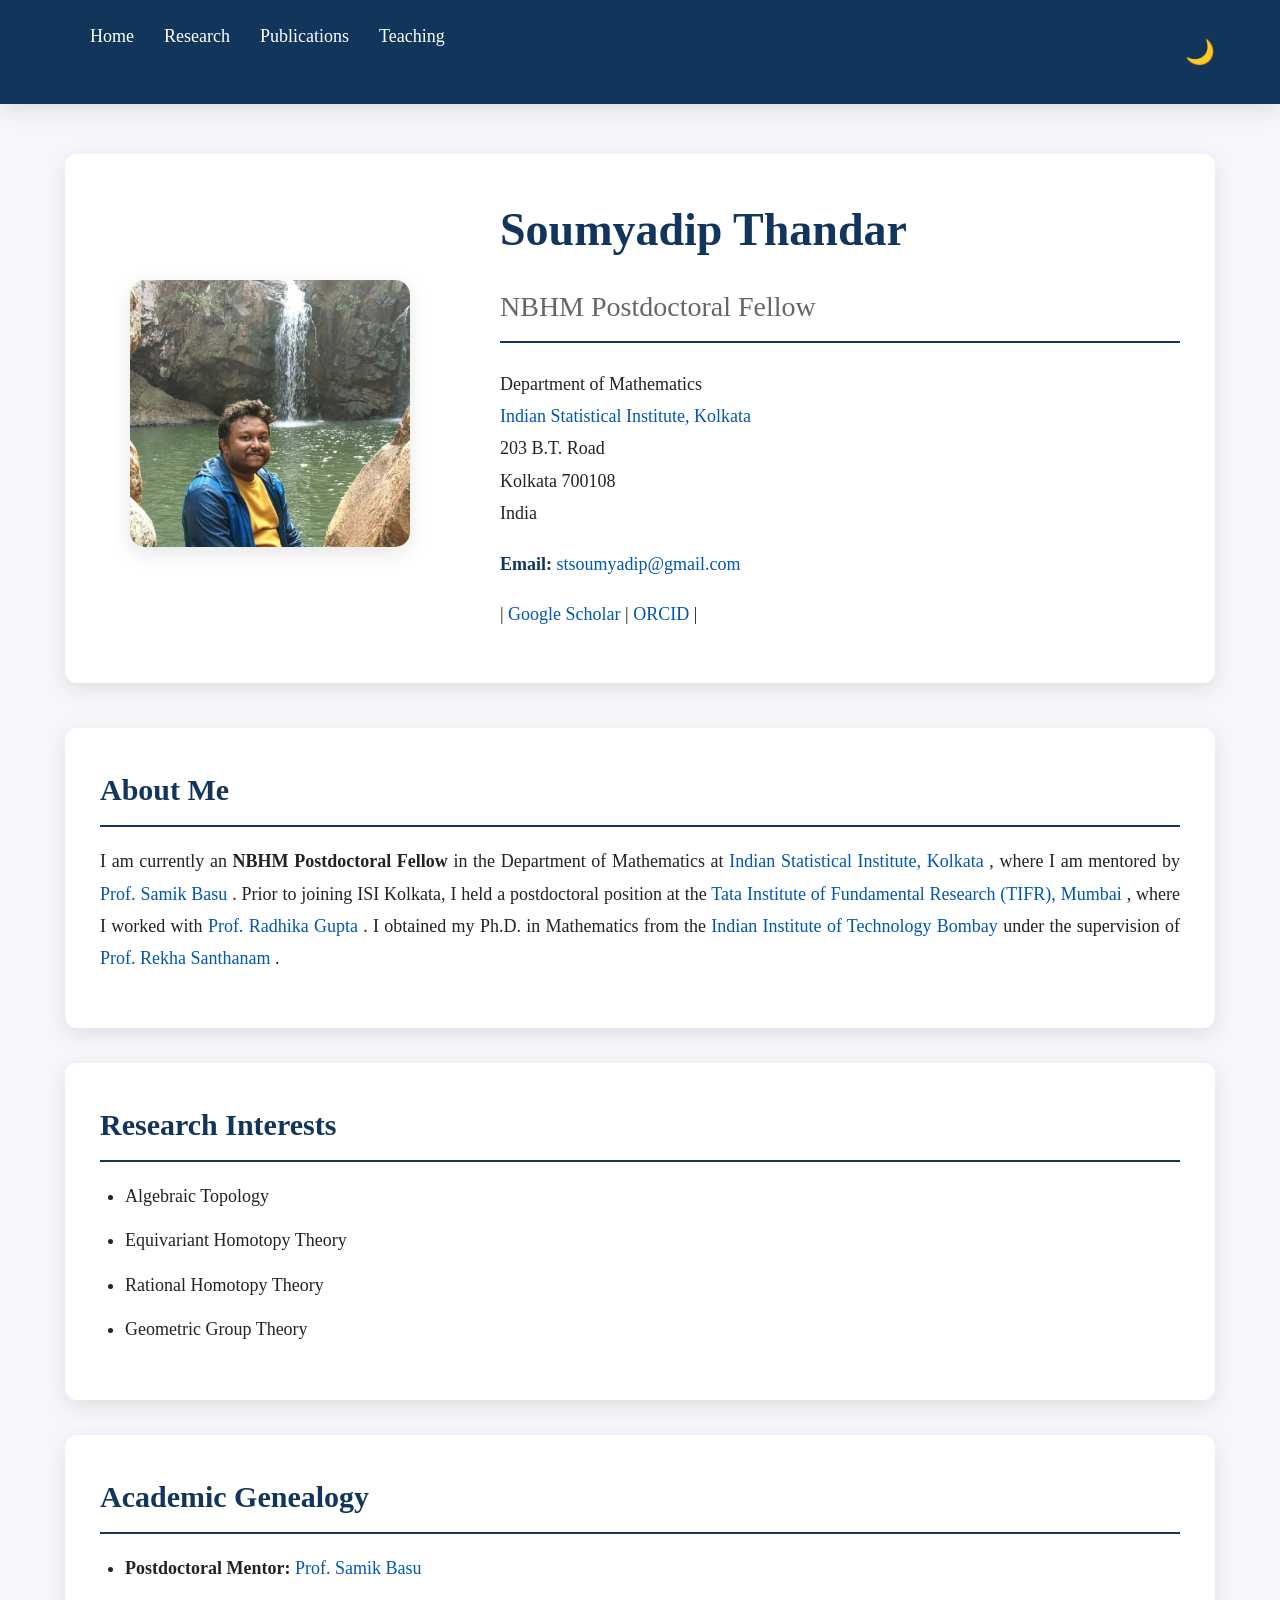
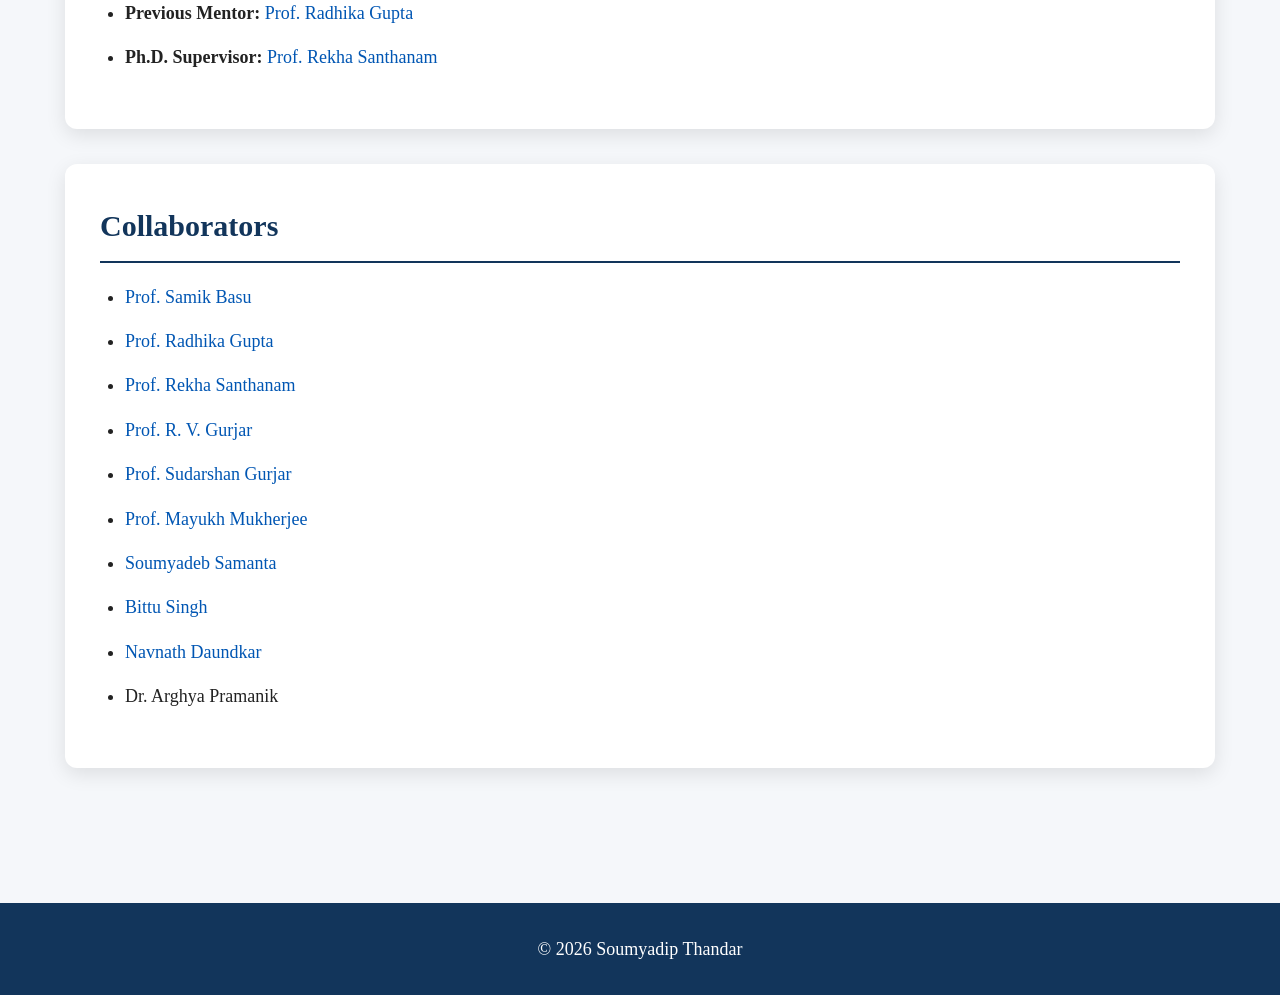
==== commit 94c536b3: "Update index.html" ====
--- a/index.html
+++ b/index.html
@@ -106,25 +106,14 @@
 where I am mentored by
 <a href="https://isi.irins.org/profile/111494" target="_blank">
 Prof. Samik Basu
-</a>.
-
-</p>
-
-
-Prior to joining ISI Kolkata, I held a postdoctoral position at the
+</a>. Prior to joining ISI Kolkata, I held a postdoctoral position at the
 <a href="https://www.tifr.res.in" target="_blank">
 Tata Institute of Fundamental Research (TIFR), Mumbai
 </a>,
 where I worked with
 <a href="https://sites.google.com/view/radhikag" target="_blank">
 Prof. Radhika Gupta
-</a>.
-
-</p>
-
-<p>
-
-I obtained my Ph.D. in Mathematics from the
+</a>. I obtained my Ph.D. in Mathematics from the
 <a href="https://www.iitb.ac.in" target="_blank">
 Indian Institute of Technology Bombay
 </a>
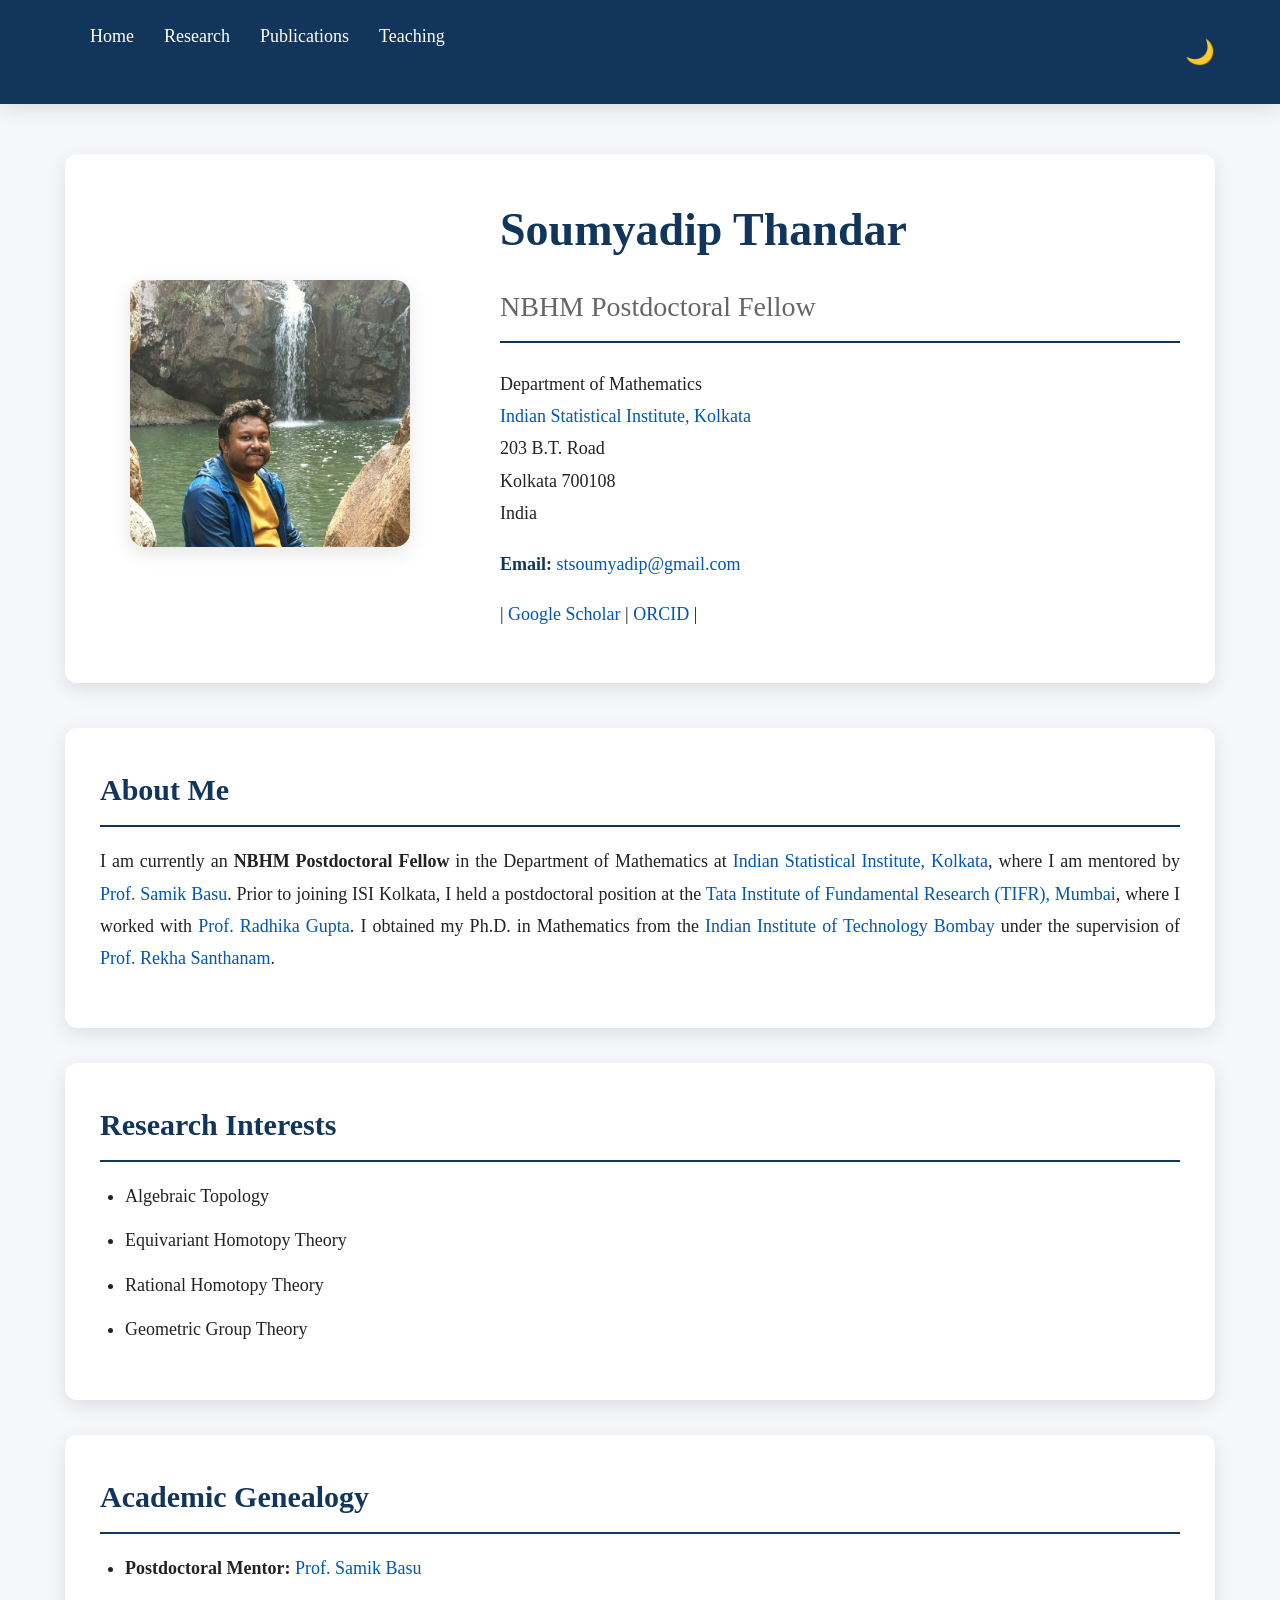
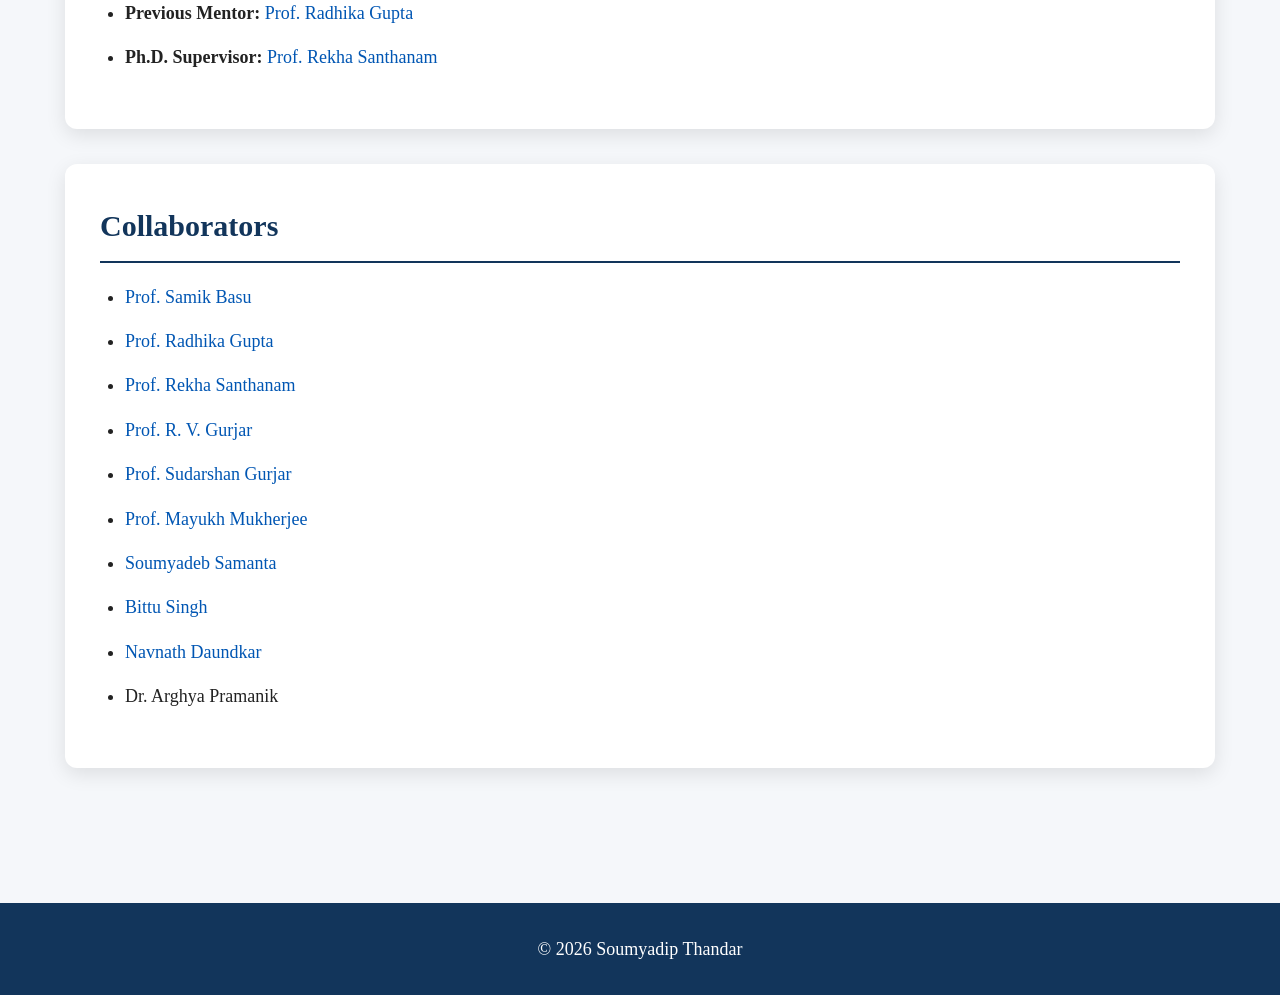
==== commit 473ab465: "Update index.html" ====
--- a/index.html
+++ b/index.html
@@ -97,31 +97,18 @@
 <h2>About Me</h2>
 
 <p>
-
-I am currently an <strong>NBHM Postdoctoral Fellow</strong> in the
-Department of Mathematics at
-<a href="https://www.isical.ac.in" target="_blank">
-Indian Statistical Institute, Kolkata
-</a>,
+I am currently an <strong>NBHM Postdoctoral Fellow</strong> in the Department of Mathematics at
+<a href="https://www.isical.ac.in" target="_blank">Indian Statistical Institute, Kolkata</a>,
 where I am mentored by
-<a href="https://isi.irins.org/profile/111494" target="_blank">
-Prof. Samik Basu
-</a>. Prior to joining ISI Kolkata, I held a postdoctoral position at the
-<a href="https://www.tifr.res.in" target="_blank">
-Tata Institute of Fundamental Research (TIFR), Mumbai
-</a>,
+<a href="https://isi.irins.org/profile/111494" target="_blank">Prof. Samik Basu</a>.
+Prior to joining ISI Kolkata, I held a postdoctoral position at the
+<a href="https://www.tifr.res.in" target="_blank">Tata Institute of Fundamental Research (TIFR), Mumbai</a>,
 where I worked with
-<a href="https://sites.google.com/view/radhikag" target="_blank">
-Prof. Radhika Gupta
-</a>. I obtained my Ph.D. in Mathematics from the
-<a href="https://www.iitb.ac.in" target="_blank">
-Indian Institute of Technology Bombay
-</a>
+<a href="https://sites.google.com/view/radhikag" target="_blank">Prof. Radhika Gupta</a>.
+I obtained my Ph.D. in Mathematics from the
+<a href="https://www.iitb.ac.in" target="_blank">Indian Institute of Technology Bombay</a>
 under the supervision of
-<a href="https://scholar.google.com/citations?user=WRpLYnQAAAAJ&hl=en" target="_blank">
-Prof. Rekha Santhanam
-</a>.
-
+<a href="https://scholar.google.com/citations?user=WRpLYnQAAAAJ&hl=en" target="_blank">Prof. Rekha Santhanam</a>.
 </p>
 
 </section>
